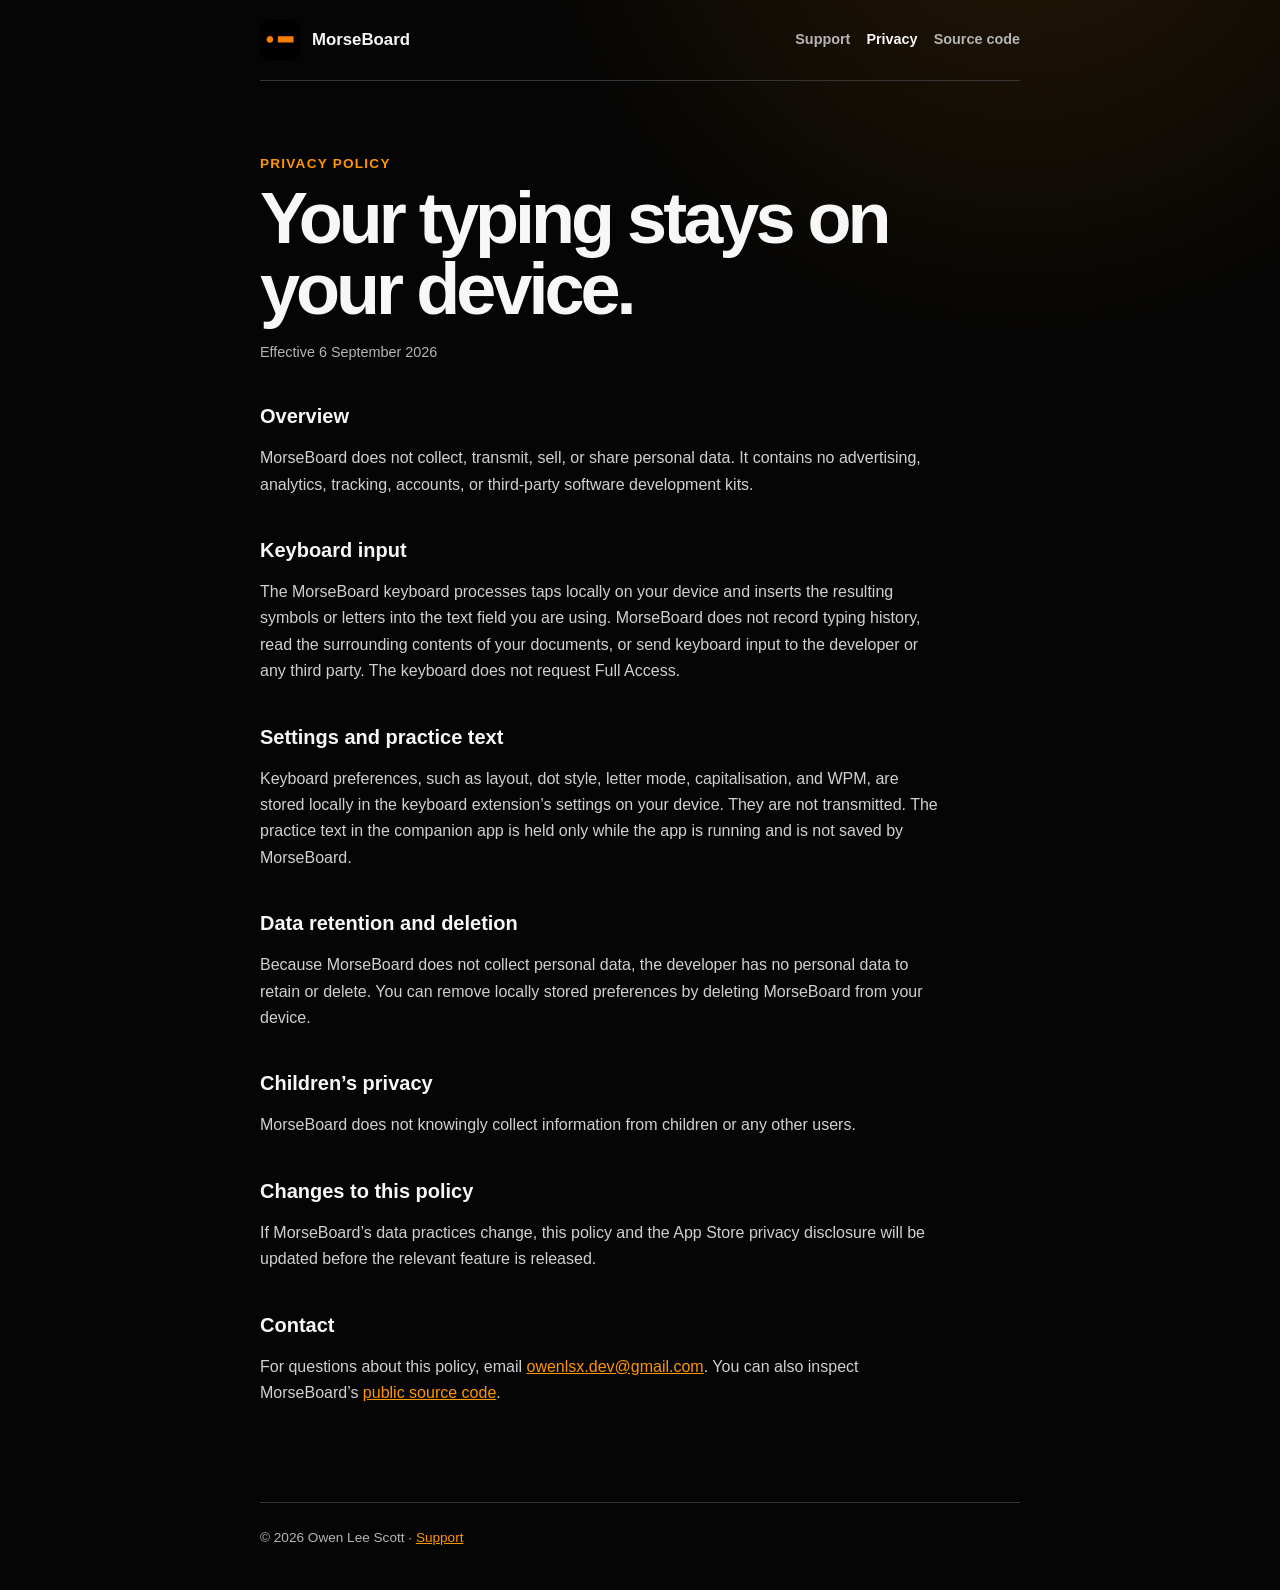
==== docs/privacy/index.html @ 72a5f242 "Add MorseBoard support and privacy pages" ====
<!doctype html>
<html lang="en-GB">
<head>
  <meta charset="utf-8">
  <meta name="viewport" content="width=device-width, initial-scale=1">
  <meta name="description" content="Privacy Policy for MorseBoard, the Morse Code keyboard for iPhone.">
  <meta name="theme-color" content="#050505">
  <title>MorseBoard Privacy Policy</title>
  <link rel="icon" href="../assets/morseboard-icon.png">
  <link rel="stylesheet" href="../styles.css">
</head>
<body>
  <div class="shell">
    <header>
      <a class="brand" href="../"><img src="../assets/morseboard-icon.png" alt=""><span>MorseBoard</span></a>
      <nav aria-label="Main navigation">
        <a href="../">Support</a>
        <a href="./" aria-current="page">Privacy</a>
        <a href="https://github.com/owenlsx/morse-keyboard">Source code</a>
      </nav>
    </header>
    <main>
      <article>
        <p class="eyebrow">Privacy Policy</p>
        <h1>Your typing stays on your device.</h1>
        <p class="updated">Effective 6 September 2026</p>

        <h2>Overview</h2>
        <p>MorseBoard does not collect, transmit, sell, or share personal data. It contains no advertising, analytics, tracking, accounts, or third-party software development kits.</p>

        <h2>Keyboard input</h2>
        <p>The MorseBoard keyboard processes taps locally on your device and inserts the resulting symbols or letters into the text field you are using. MorseBoard does not record typing history, read the surrounding contents of your documents, or send keyboard input to the developer or any third party. The keyboard does not request Full Access.</p>

        <h2>Settings and practice text</h2>
        <p>Keyboard preferences, such as layout, dot style, letter mode, capitalisation, and WPM, are stored locally in the keyboard extension’s settings on your device. They are not transmitted. The practice text in the companion app is held only while the app is running and is not saved by MorseBoard.</p>

        <h2>Data retention and deletion</h2>
        <p>Because MorseBoard does not collect personal data, the developer has no personal data to retain or delete. You can remove locally stored preferences by deleting MorseBoard from your device.</p>

        <h2>Children’s privacy</h2>
        <p>MorseBoard does not knowingly collect information from children or any other users.</p>

        <h2>Changes to this policy</h2>
        <p>If MorseBoard’s data practices change, this policy and the App Store privacy disclosure will be updated before the relevant feature is released.</p>

        <h2>Contact</h2>
        <p>For questions about this policy, email <a href="mailto:owenlsx.dev@gmail.com">owenlsx.dev@gmail.com</a>. You can also inspect MorseBoard’s <a href="https://github.com/owenlsx/morse-keyboard">public source code</a>.</p>
      </article>
    </main>
    <footer>© 2026 Owen Lee Scott · <a href="../">Support</a></footer>
  </div>
</body>
</html>
---- docs/styles.css ----
:root {
  color-scheme: dark;
  --orange: #ff9500;
  --background: #050505;
  --surface: #151515;
  --surface-raised: #202020;
  --text: #f7f7f7;
  --muted: #b5b5b5;
  --border: #353535;
  font-family: -apple-system, BlinkMacSystemFont, "SF Pro Text", "Segoe UI", sans-serif;
}

* { box-sizing: border-box; }

html { background: var(--background); }

body {
  margin: 0;
  background:
    radial-gradient(circle at 80% -10%, rgb(255 149 0 / 14%), transparent 32rem),
    var(--background);
  color: var(--text);
  font-size: 1rem;
  line-height: 1.65;
}

a { color: var(--orange); }

a:hover { text-decoration-thickness: 2px; }

.shell {
  width: min(100% - 2rem, 760px);
  margin: 0 auto;
}

header {
  display: flex;
  align-items: center;
  justify-content: space-between;
  gap: 1rem;
  padding: 1.25rem 0;
  border-bottom: 1px solid var(--border);
}

.brand {
  display: inline-flex;
  align-items: center;
  gap: .75rem;
  color: var(--text);
  font-size: 1.05rem;
  font-weight: 700;
  text-decoration: none;
}

.brand img {
  width: 2.5rem;
  height: 2.5rem;
  border-radius: .6rem;
}

nav { display: flex; gap: 1rem; }

nav a {
  color: var(--muted);
  font-size: .9rem;
  font-weight: 600;
  text-decoration: none;
}

nav a[aria-current="page"], nav a:hover { color: var(--text); }

main { padding: 4.5rem 0 5rem; }

.eyebrow {
  margin: 0 0 .5rem;
  color: var(--orange);
  font-size: .85rem;
  font-weight: 750;
  letter-spacing: .09em;
  text-transform: uppercase;
}

h1 {
  max-width: 680px;
  margin: 0;
  font-size: clamp(2.5rem, 9vw, 5.5rem);
  line-height: .98;
  letter-spacing: -.055em;
}

.intro {
  max-width: 620px;
  margin: 1.5rem 0 0;
  color: var(--muted);
  font-size: clamp(1.05rem, 2.5vw, 1.3rem);
}

.signal {
  display: flex;
  align-items: center;
  gap: 1rem;
  margin: 3rem 0;
}

.dot, .dash { display: block; background: var(--orange); }
.dot { width: 3.5rem; height: 3.5rem; border-radius: 50%; }
.dash { width: 9rem; height: 3.5rem; border-radius: .25rem; }

.grid {
  display: grid;
  grid-template-columns: repeat(2, minmax(0, 1fr));
  gap: 1rem;
  margin-top: 3rem;
}

.card {
  padding: 1.4rem;
  background: linear-gradient(145deg, var(--surface-raised), var(--surface));
  border: 1px solid var(--border);
  border-radius: 1.1rem;
}

.card h2, article h2 {
  margin: 0 0 .5rem;
  font-size: 1.25rem;
  line-height: 1.25;
}

.card p { margin: 0; color: var(--muted); }

.steps { padding-left: 1.4rem; }
.steps li + li { margin-top: .65rem; }

.contact {
  margin-top: 3rem;
  padding: 1.75rem;
  background: var(--orange);
  color: #111;
  border-radius: 1.1rem;
}

.contact h2 { margin: 0; }
.contact p { margin: .5rem 0 0; }
.contact a { color: #111; font-weight: 750; }

article { max-width: 680px; }
article h1 { font-size: clamp(2.5rem, 8vw, 4.5rem); }
article h2 { margin-top: 2.5rem; }
article p, article li { color: #d0d0d0; }
.updated { margin-top: 1rem; color: var(--muted); font-size: .9rem; }

footer {
  padding: 1.5rem 0 2.5rem;
  border-top: 1px solid var(--border);
  color: var(--muted);
  font-size: .85rem;
}

@media (max-width: 560px) {
  header { align-items: flex-start; flex-direction: column; }
  main { padding-top: 3rem; }
  .grid { grid-template-columns: 1fr; }
  .dot { width: 2.75rem; height: 2.75rem; }
  .dash { width: 7rem; height: 2.75rem; }
}

@media (prefers-reduced-motion: no-preference) {
  .dot, .dash { animation: arrive .55s ease-out both; }
  .dash { animation-delay: .08s; }
  @keyframes arrive {
    from { opacity: 0; transform: translateY(.75rem); }
    to { opacity: 1; transform: translateY(0); }
  }
}
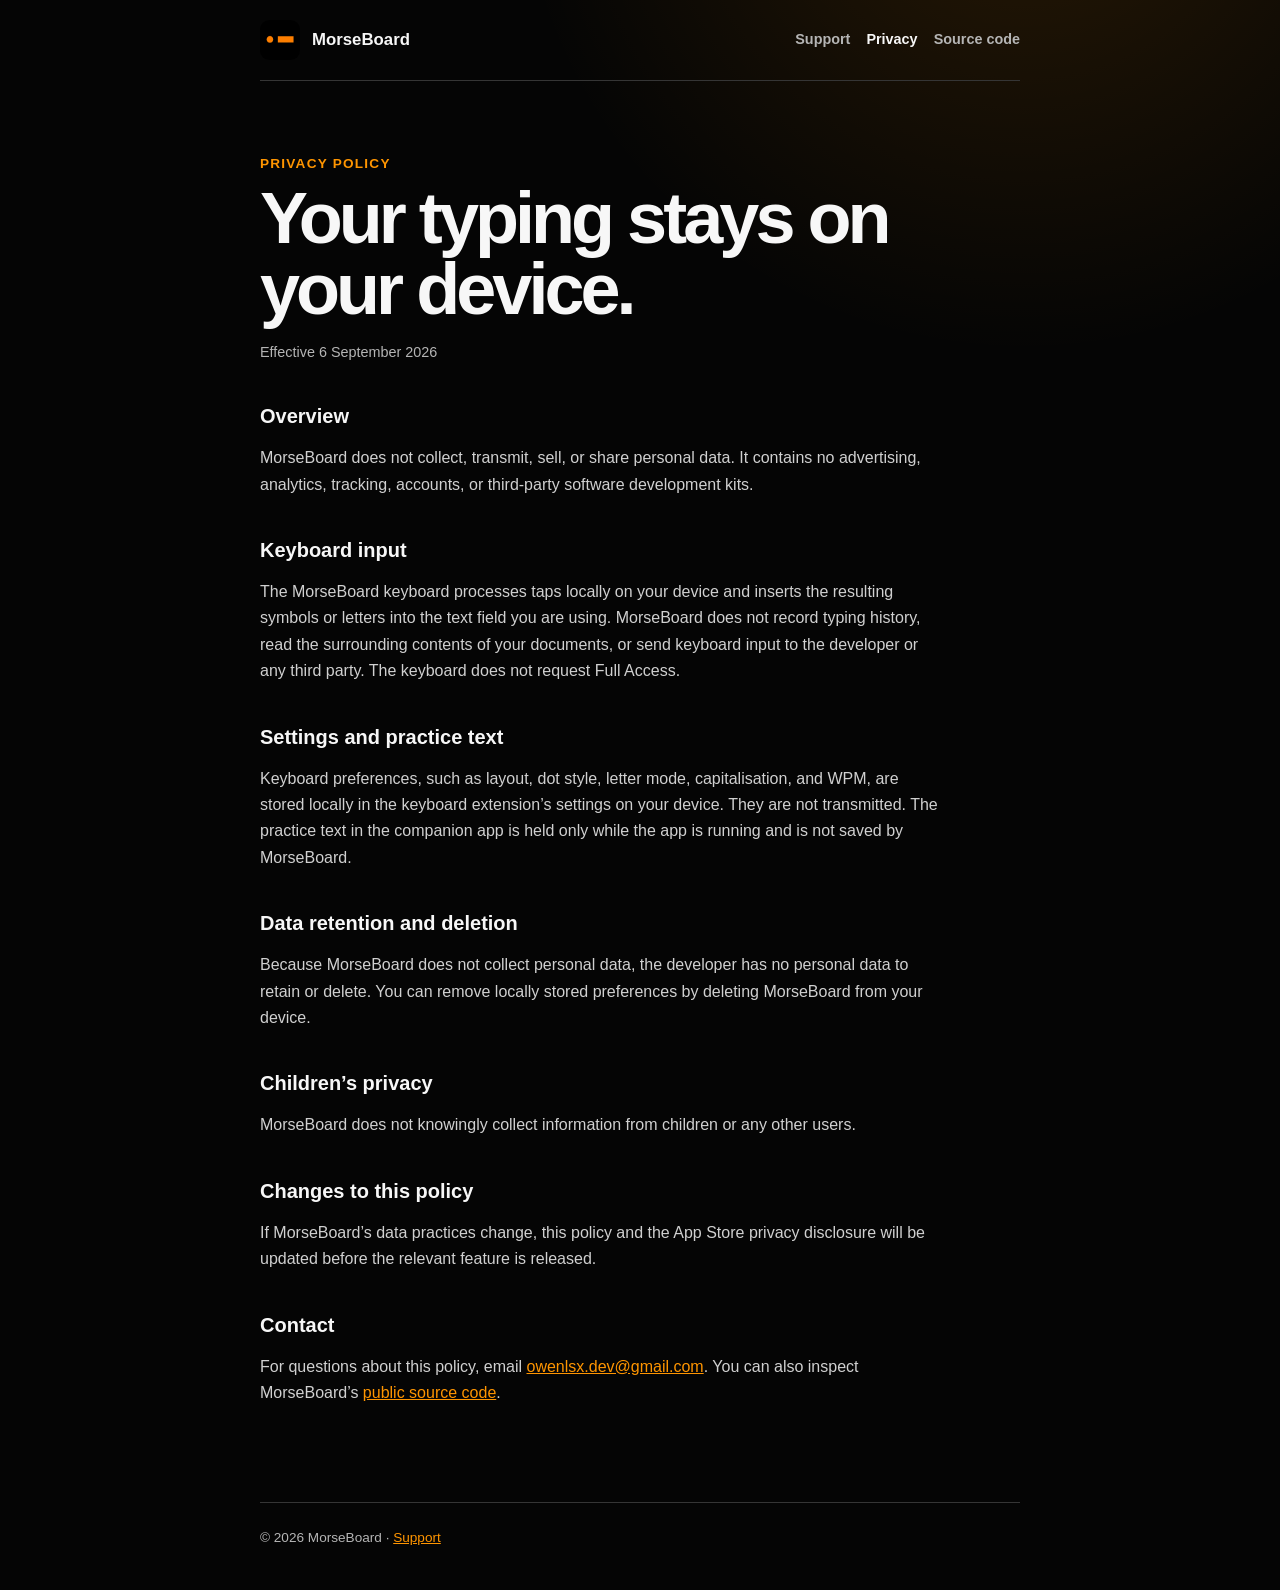
==== commit f785035a: "Use MorseBoard name in website footer" ====
--- a/docs/privacy/index.html
+++ b/docs/privacy/index.html
@@ -47,7 +47,7 @@
         <p>For questions about this policy, email <a href="mailto:owenlsx.dev@gmail.com">owenlsx.dev@gmail.com</a>. You can also inspect MorseBoard’s <a href="https://github.com/owenlsx/morse-keyboard">public source code</a>.</p>
       </article>
     </main>
-    <footer>© 2026 Owen Lee Scott · <a href="../">Support</a></footer>
+    <footer>© 2026 MorseBoard · <a href="../">Support</a></footer>
   </div>
 </body>
 </html>
